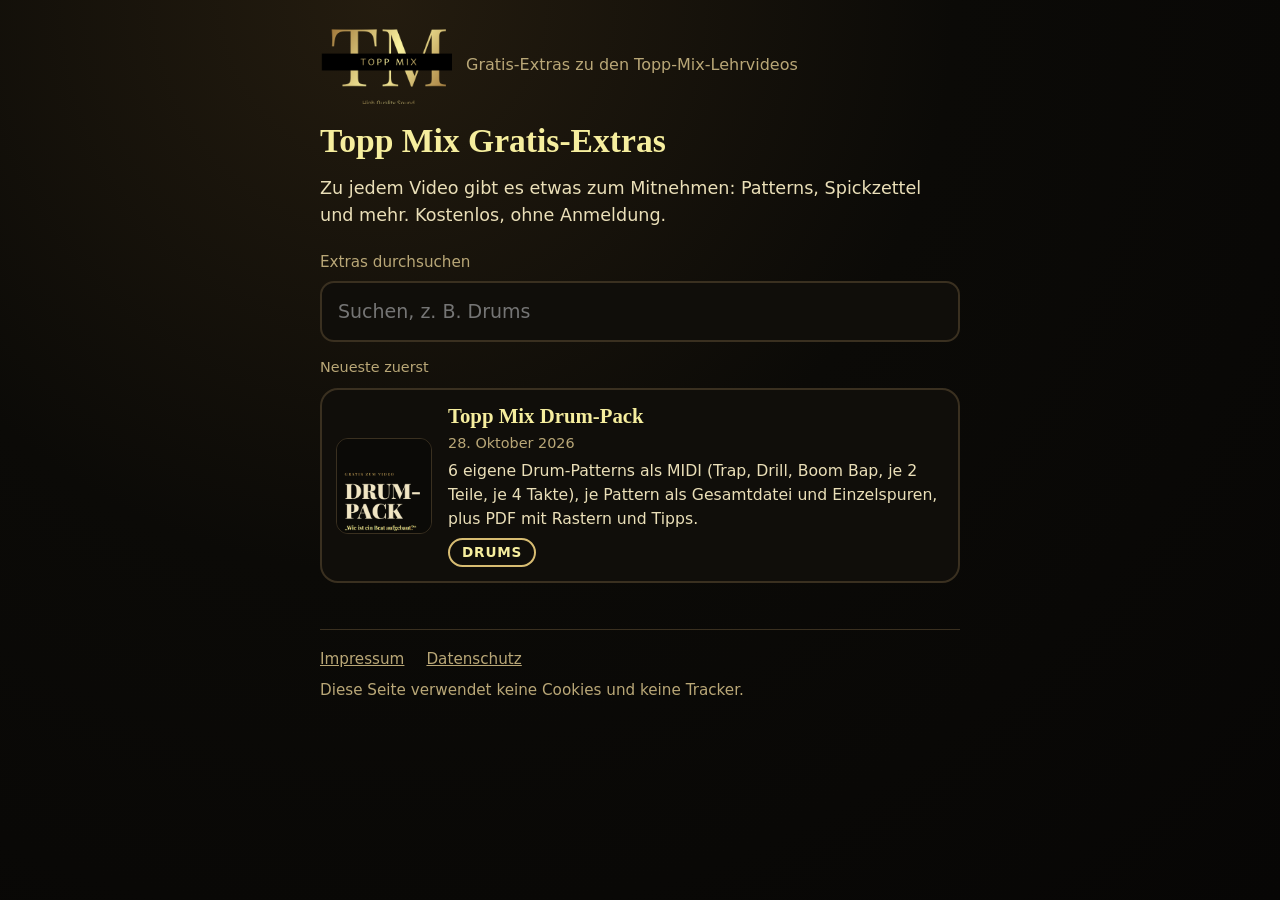
==== index.html @ 3b950806 "Topp Mix Gratis-Extras: erste Fassung der Seite (Entwurf)" ====
<!doctype html><html lang="de"><head><meta charset="utf-8"><meta name="viewport" content="width=device-width, initial-scale=1"><meta http-equiv="Content-Security-Policy" content="default-src 'none'; style-src 'self'; img-src 'self' data:; script-src 'sha256-qOQg1Rp2iJf4QYXxFvrkYwZiGX4YeKzCrLWUSvxV0ws='; base-uri 'none'; form-action 'none'"><meta name="referrer" content="no-referrer"><link rel="icon" href="data:,"><title>Topp Mix Gratis-Extras</title><meta name="description" content="Gratis-Extras zu den Topp-Mix-Lehrvideos"><link rel="stylesheet" href="style.css"></head><body><div class="wrap"><header class="kopf"><a href="" aria-label="Topp Mix Gratis-Extras"><svg viewBox="240 540 1460 862" role="img" aria-label="Topp Mix" xmlns="http://www.w3.org/2000/svg"><image href="assets/logo.png" x="0" y="0" width="2000" height="2000"/></svg></a><div class="claim">Gratis-Extras zu den Topp-Mix-Lehrvideos</div></header><h1>Topp Mix Gratis-Extras</h1><p class="intro">Zu jedem Video gibt es etwas zum Mitnehmen: Patterns, Spickzettel und mehr. Kostenlos, ohne Anmeldung.</p><label class="such" for="suche">Extras durchsuchen</label><input class="suche" id="suche" type="search" placeholder="Suchen, z. B. Drums" autocomplete="off"><div class="sort">Neueste zuerst</div><ul class="liste"><li class="karte" data-suche="topp mix drum-pack 6 eigene drum-patterns als midi (trap, drill, boom bap, je 2 teile, je 4 takte), je pattern als gesamtdatei und einzelspuren, plus pdf mit rastern und tipps. drums wie ist ein beat aufgebaut?"><a href="extras/2026-10-28_beat-aufbau/"><img src="extras/2026-10-28_beat-aufbau/bild.png" alt="" loading="lazy" width="96" height="96"><div><h3>Topp Mix Drum-Pack</h3><div class="datum">28. Oktober 2026</div><p>6 eigene Drum-Patterns als MIDI (Trap, Drill, Boom Bap, je 2 Teile, je 4 Takte), je Pattern als Gesamtdatei und Einzelspuren, plus PDF mit Rastern und Tipps.</p><span class="chip">DRUMS</span></div></a></li></ul><p class="leer versteckt" id="leer">Nichts gefunden.</p><footer class="fuss"><a href="impressum.html">Impressum</a><a href="datenschutz.html">Datenschutz</a><span>Diese Seite verwendet keine Cookies und keine Tracker.</span></footer></div><script>(function(){var i=document.getElementById('suche');if(!i)return;var k=document.querySelectorAll('.karte');var l=document.getElementById('leer');
function f(){var q=i.value.toLowerCase().trim(),n=0;for(var x=0;x<k.length;x++){var t=k[x].getAttribute('data-suche')||'';var s=t.indexOf(q)>-1;k[x].classList.toggle('versteckt',!s);if(s)n++;}
if(l)l.classList.toggle('versteckt',n>0);}i.addEventListener('input',f);})();</script></body></html>
---- style.css ----
:root { --bg:#070605; --panel:#100e0a; --rand:#3a3020; --gold:#d7bc72; --gold-hell:#f6ee9e; --text:#eadfb8; --dim:#b9a777; }
* { box-sizing:border-box; margin:0; padding:0; }
html { background:var(--bg); -webkit-text-size-adjust:100%; }
body { font-family:system-ui,-apple-system,"Segoe UI",Roboto,Helvetica,Arial,sans-serif; background:radial-gradient(ellipse at 30% 0%,#241c0f 0%,#0b0a07 45%,#070605 100%); color:var(--text); font-size:19px; line-height:1.55; min-height:100vh; }
.wrap { max-width:680px; margin:0 auto; padding:20px 20px 60px; }
h1,h2,h3 { font-family:Georgia,"Times New Roman",serif; color:var(--gold-hell); line-height:1.15; }
h1 { font-size:2.1rem; margin:8px 0 14px; }
h2 { font-size:1.5rem; margin:34px 0 12px; }
a { color:var(--gold-hell); }
.kopf { display:flex; align-items:center; gap:14px; padding:6px 0 10px; }
.kopf svg { width:132px; height:auto; display:block; }
.kopf a { text-decoration:none; }
.claim { color:var(--dim); font-size:1rem; }
.intro { font-size:1.1rem; margin-bottom:22px; }
label.such { display:block; font-size:.95rem; color:var(--dim); margin-bottom:6px; }
input.suche { width:100%; font:inherit; color:var(--text); background:var(--panel); border:2px solid var(--rand); border-radius:14px; padding:14px 16px; }
input.suche:focus { outline:3px solid var(--gold); border-color:var(--gold); }
.sort { color:var(--dim); font-size:.9rem; margin:14px 0 10px; }
ul.liste { list-style:none; display:flex; flex-direction:column; gap:14px; }
.karte a { display:flex; gap:16px; align-items:center; text-decoration:none; color:inherit; background:var(--panel); border:2px solid var(--rand); border-radius:18px; padding:14px; }
.karte a:hover, .karte a:focus-visible { border-color:var(--gold); outline:none; }
.karte img, .karte .ohne-bild { width:96px; height:96px; flex:none; border-radius:12px; object-fit:cover; background:#1a160f; border:1px solid var(--rand); }
.karte h3 { font-size:1.3rem; margin-bottom:4px; }
.karte .datum, .meta { color:var(--dim); font-size:.9rem; }
.karte p { font-size:.98rem; margin-top:4px; }
.chip { display:inline-block; border:2px solid var(--gold); color:var(--gold-hell); border-radius:30px; padding:2px 12px; font-size:.85rem; font-weight:700; letter-spacing:.06em; margin-top:6px; }
.leer { color:var(--dim); margin-top:14px; }
.versteckt { display:none !important; }
.zurueck { display:inline-block; margin:6px 0 10px; font-size:1rem; }
.bild-gross { width:100%; max-width:240px; border-radius:18px; border:2px solid var(--rand); display:block; margin:14px 0; }
.button { display:flex; align-items:center; justify-content:center; text-align:center; min-height:72px; margin:22px 0 8px; padding:14px 22px; border-radius:18px; font-family:Georgia,"Times New Roman",serif; font-weight:700; font-size:1.45rem; color:#1a1308; text-decoration:none; background:linear-gradient(135deg,#a57c3f,#f6ee9e 50%,#d7bc72 75%,#a57c3f); border:2px solid var(--gold-hell); }
.button:focus-visible { outline:4px solid #fff; }
.klein { color:var(--dim); font-size:.95rem; }
.box { background:var(--panel); border:2px solid var(--rand); border-radius:16px; padding:16px 18px; margin-top:14px; }
ul.inhalt { margin:8px 0 0 22px; }
ul.inhalt li { margin:4px 0; }
.platzhalter { background:#3a2a10; color:#ffd98a; border-radius:6px; padding:0 6px; }
.vorlage { background:#2a1a0a; border:2px solid #a57c3f; color:#ffd98a; border-radius:12px; padding:12px 16px; margin:12px 0 18px; font-size:.95rem; }
.fuss { margin-top:46px; padding-top:18px; border-top:1px solid var(--rand); color:var(--dim); font-size:.95rem; display:flex; flex-wrap:wrap; gap:8px 22px; }
.fuss a { color:var(--dim); }
p + p { margin-top:10px; }
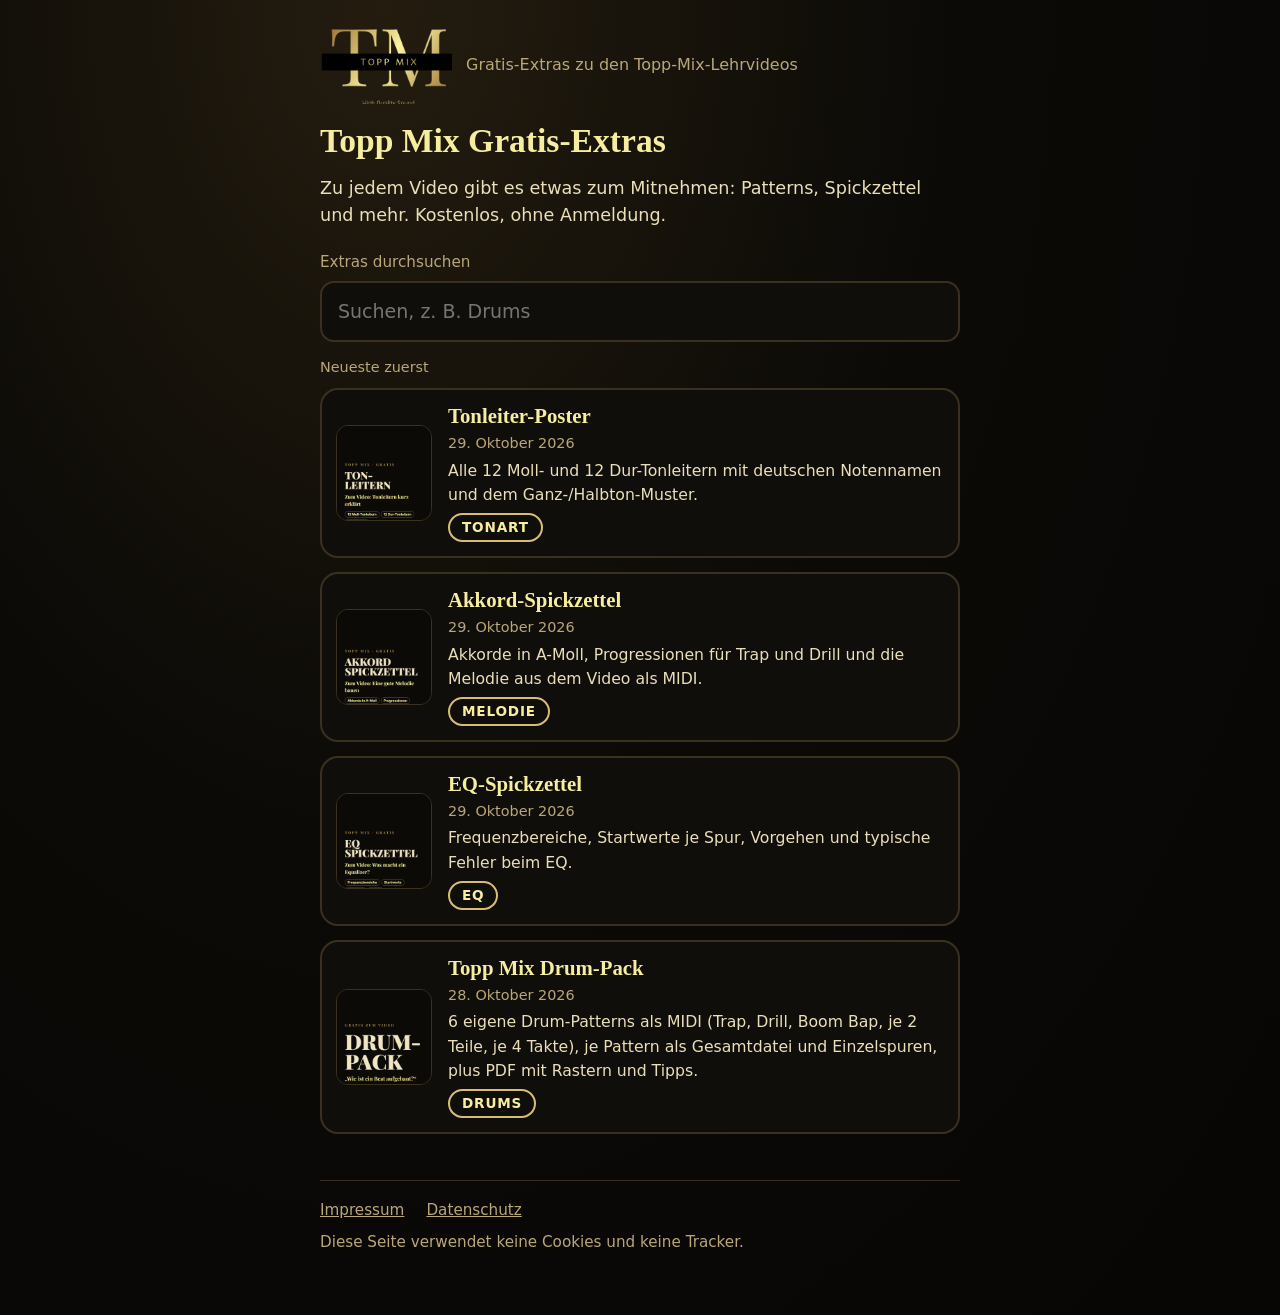
==== commit a2f82d51: "Extras: Tonleiter-Poster, Akkord-Spickzettel, EQ-Spickzettel Co-Authored-By: Claude Sonnet 5.5 <nore" ====
--- a/index.html
+++ b/index.html
@@ -1,3 +1,3 @@
-<!doctype html><html lang="de"><head><meta charset="utf-8"><meta name="viewport" content="width=device-width, initial-scale=1"><meta http-equiv="Content-Security-Policy" content="default-src 'none'; style-src 'self'; img-src 'self' data:; script-src 'sha256-qOQg1Rp2iJf4QYXxFvrkYwZiGX4YeKzCrLWUSvxV0ws='; base-uri 'none'; form-action 'none'"><meta name="referrer" content="no-referrer"><link rel="icon" href="data:,"><title>Topp Mix Gratis-Extras</title><meta name="description" content="Gratis-Extras zu den Topp-Mix-Lehrvideos"><link rel="stylesheet" href="style.css"></head><body><div class="wrap"><header class="kopf"><a href="" aria-label="Topp Mix Gratis-Extras"><svg viewBox="240 540 1460 862" role="img" aria-label="Topp Mix" xmlns="http://www.w3.org/2000/svg"><image href="assets/logo.png" x="0" y="0" width="2000" height="2000"/></svg></a><div class="claim">Gratis-Extras zu den Topp-Mix-Lehrvideos</div></header><h1>Topp Mix Gratis-Extras</h1><p class="intro">Zu jedem Video gibt es etwas zum Mitnehmen: Patterns, Spickzettel und mehr. Kostenlos, ohne Anmeldung.</p><label class="such" for="suche">Extras durchsuchen</label><input class="suche" id="suche" type="search" placeholder="Suchen, z. B. Drums" autocomplete="off"><div class="sort">Neueste zuerst</div><ul class="liste"><li class="karte" data-suche="topp mix drum-pack 6 eigene drum-patterns als midi (trap, drill, boom bap, je 2 teile, je 4 takte), je pattern als gesamtdatei und einzelspuren, plus pdf mit rastern und tipps. drums wie ist ein beat aufgebaut?"><a href="extras/2026-10-28_beat-aufbau/"><img src="extras/2026-10-28_beat-aufbau/bild.png" alt="" loading="lazy" width="96" height="96"><div><h3>Topp Mix Drum-Pack</h3><div class="datum">28. Oktober 2026</div><p>6 eigene Drum-Patterns als MIDI (Trap, Drill, Boom Bap, je 2 Teile, je 4 Takte), je Pattern als Gesamtdatei und Einzelspuren, plus PDF mit Rastern und Tipps.</p><span class="chip">DRUMS</span></div></a></li></ul><p class="leer versteckt" id="leer">Nichts gefunden.</p><footer class="fuss"><a href="impressum.html">Impressum</a><a href="datenschutz.html">Datenschutz</a><span>Diese Seite verwendet keine Cookies und keine Tracker.</span></footer></div><script>(function(){var i=document.getElementById('suche');if(!i)return;var k=document.querySelectorAll('.karte');var l=document.getElementById('leer');
+<!doctype html><html lang="de"><head><meta charset="utf-8"><meta name="viewport" content="width=device-width, initial-scale=1"><meta http-equiv="Content-Security-Policy" content="default-src 'none'; style-src 'self'; img-src 'self' data:; script-src 'sha256-qOQg1Rp2iJf4QYXxFvrkYwZiGX4YeKzCrLWUSvxV0ws='; base-uri 'none'; form-action 'none'"><meta name="referrer" content="no-referrer"><link rel="icon" href="data:,"><title>Topp Mix Gratis-Extras</title><meta name="description" content="Gratis-Extras zu den Topp-Mix-Lehrvideos"><link rel="stylesheet" href="style.css"></head><body><div class="wrap"><header class="kopf"><a href="" aria-label="Topp Mix Gratis-Extras"><svg viewBox="240 540 1460 862" role="img" aria-label="Topp Mix" xmlns="http://www.w3.org/2000/svg"><image href="assets/logo.png" x="0" y="0" width="2000" height="2000"/></svg></a><div class="claim">Gratis-Extras zu den Topp-Mix-Lehrvideos</div></header><h1>Topp Mix Gratis-Extras</h1><p class="intro">Zu jedem Video gibt es etwas zum Mitnehmen: Patterns, Spickzettel und mehr. Kostenlos, ohne Anmeldung.</p><label class="such" for="suche">Extras durchsuchen</label><input class="suche" id="suche" type="search" placeholder="Suchen, z. B. Drums" autocomplete="off"><div class="sort">Neueste zuerst</div><ul class="liste"><li class="karte" data-suche="tonleiter-poster alle 12 moll- und 12 dur-tonleitern mit deutschen notennamen und dem ganz-/halbton-muster. tonart tonleitern kurz erklärt"><a href="extras/2026-10-29_tonleitern/"><img src="extras/2026-10-29_tonleitern/bild.png" alt="" loading="lazy" width="96" height="96"><div><h3>Tonleiter-Poster</h3><div class="datum">29. Oktober 2026</div><p>Alle 12 Moll- und 12 Dur-Tonleitern mit deutschen Notennamen und dem Ganz-/Halbton-Muster.</p><span class="chip">TONART</span></div></a></li><li class="karte" data-suche="akkord-spickzettel akkorde in a-moll, progressionen für trap und drill und die melodie aus dem video als midi. melodie wie baust du eine gute melodie?"><a href="extras/2026-10-29_melodie-piano-roll/"><img src="extras/2026-10-29_melodie-piano-roll/bild.png" alt="" loading="lazy" width="96" height="96"><div><h3>Akkord-Spickzettel</h3><div class="datum">29. Oktober 2026</div><p>Akkorde in A-Moll, Progressionen für Trap und Drill und die Melodie aus dem Video als MIDI.</p><span class="chip">MELODIE</span></div></a></li><li class="karte" data-suche="eq-spickzettel frequenzbereiche, startwerte je spur, vorgehen und typische fehler beim eq. eq wie funktioniert ein equalizer?"><a href="extras/2026-10-29_equalizer/"><img src="extras/2026-10-29_equalizer/bild.png" alt="" loading="lazy" width="96" height="96"><div><h3>EQ-Spickzettel</h3><div class="datum">29. Oktober 2026</div><p>Frequenzbereiche, Startwerte je Spur, Vorgehen und typische Fehler beim EQ.</p><span class="chip">EQ</span></div></a></li><li class="karte" data-suche="topp mix drum-pack 6 eigene drum-patterns als midi (trap, drill, boom bap, je 2 teile, je 4 takte), je pattern als gesamtdatei und einzelspuren, plus pdf mit rastern und tipps. drums wie ist ein beat aufgebaut?"><a href="extras/2026-10-28_beat-aufbau/"><img src="extras/2026-10-28_beat-aufbau/bild.png" alt="" loading="lazy" width="96" height="96"><div><h3>Topp Mix Drum-Pack</h3><div class="datum">28. Oktober 2026</div><p>6 eigene Drum-Patterns als MIDI (Trap, Drill, Boom Bap, je 2 Teile, je 4 Takte), je Pattern als Gesamtdatei und Einzelspuren, plus PDF mit Rastern und Tipps.</p><span class="chip">DRUMS</span></div></a></li></ul><p class="leer versteckt" id="leer">Nichts gefunden.</p><footer class="fuss"><a href="impressum.html">Impressum</a><a href="datenschutz.html">Datenschutz</a><span>Diese Seite verwendet keine Cookies und keine Tracker.</span></footer></div><script>(function(){var i=document.getElementById('suche');if(!i)return;var k=document.querySelectorAll('.karte');var l=document.getElementById('leer');
 function f(){var q=i.value.toLowerCase().trim(),n=0;for(var x=0;x<k.length;x++){var t=k[x].getAttribute('data-suche')||'';var s=t.indexOf(q)>-1;k[x].classList.toggle('versteckt',!s);if(s)n++;}
 if(l)l.classList.toggle('versteckt',n>0);}i.addEventListener('input',f);})();</script></body></html>
